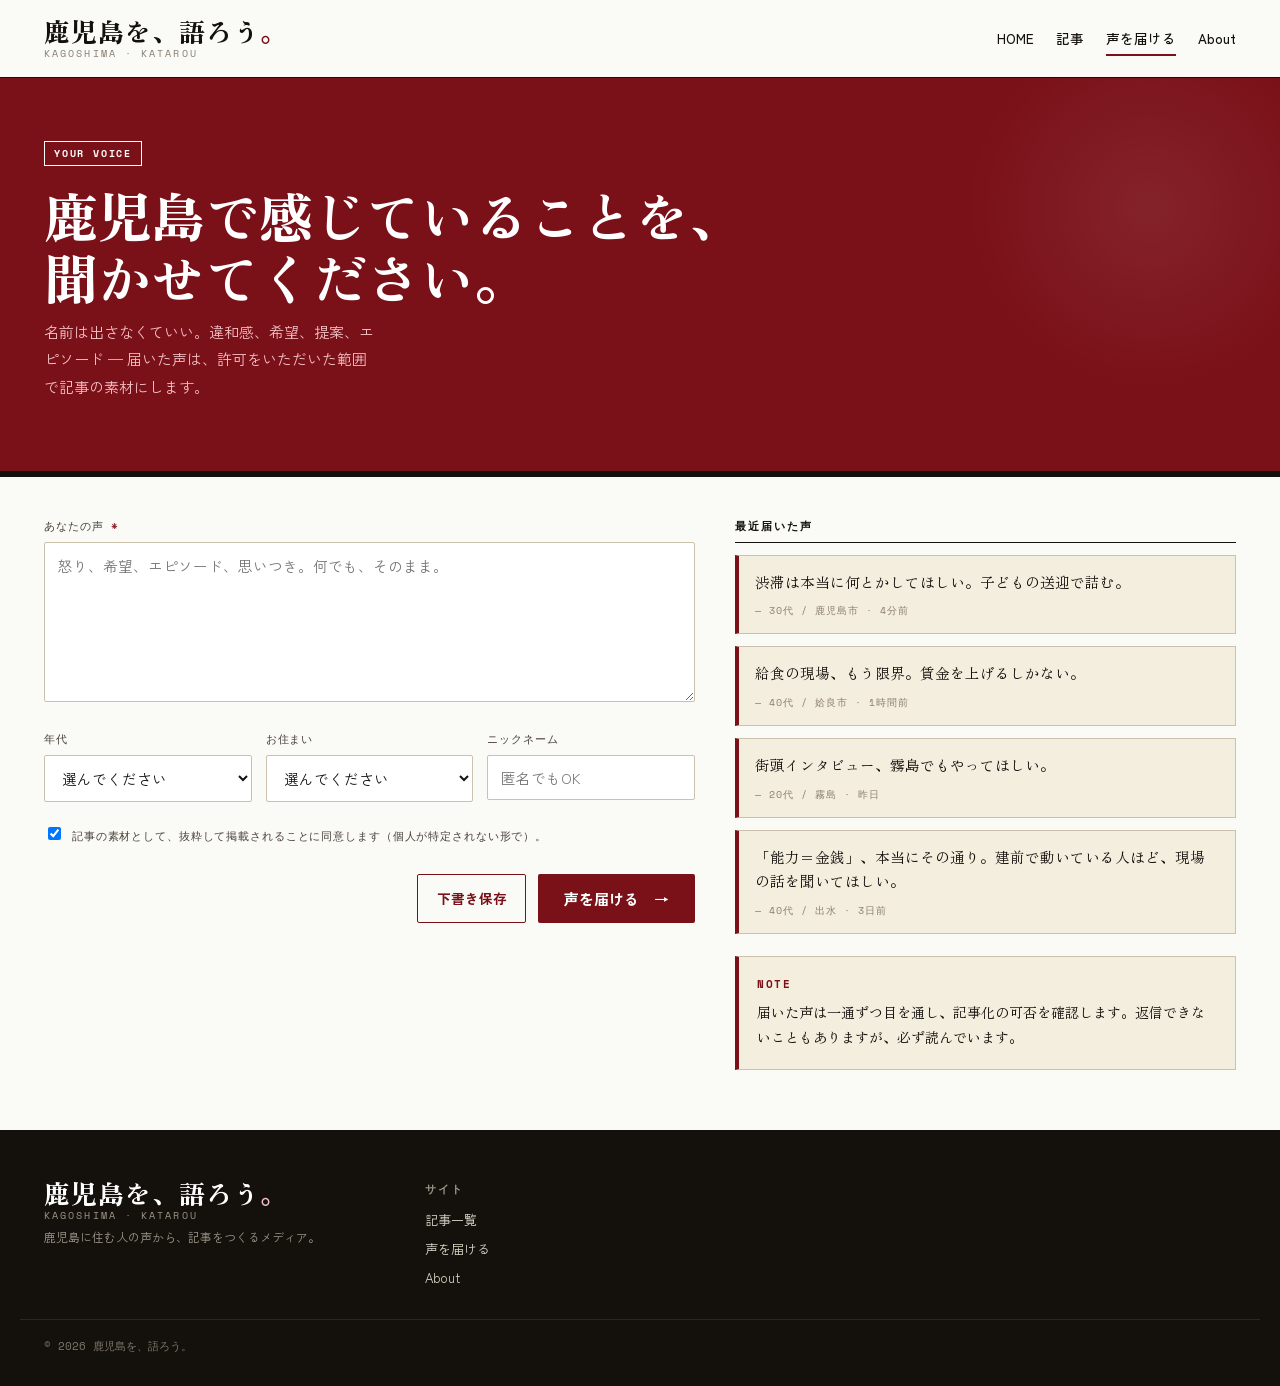
==== submit.html @ 463f1faf "5/22" ====
<!DOCTYPE html>
<html lang="ja">
<head>
<meta charset="utf-8">
<meta name="viewport" content="width=device-width,initial-scale=1">
<title>声を届ける — 鹿児島を、語ろう。</title>
<link rel="preconnect" href="https://fonts.googleapis.com">
<link rel="preconnect" href="https://fonts.gstatic.com" crossorigin>
<link href="https://fonts.googleapis.com/css2?family=Zen+Kaku+Gothic+New:wght@400;500;700;900&family=Zen+Old+Mincho:wght@400;500;700;900&family=Space+Mono:wght@400;700&display=swap" rel="stylesheet">
<link rel="stylesheet" href="styles.css">
<script src="scripts.js" defer></script>
</head>
<body data-screen-label="04 投稿">

<header class="siteh">
  <div class="wrap">
    <a class="brand" href="index.html">鹿児島を、語ろう<span class="dot">。</span><small>KAGOSHIMA · KATAROU</small></a>
    <ul class="nav">
      <li><a href="index.html">HOME</a></li>
      <li><a href="articles.html">記事</a></li>
      <li><a href="submit.html" aria-current="page">声を届ける</a></li>
      <li><a href="index.html#about">About</a></li>
    </ul>
  </div>
</header>

<section class="submit-hero">
  <div class="wrap">
    <span class="stamp">Your Voice</span>
    <h1>鹿児島で感じていることを、<br>聞かせてください。</h1>
    <p>名前は出さなくていい。違和感、希望、提案、エピソード — 届いた声は、許可をいただいた範囲で記事の素材にします。</p>
  </div>
</section>

<main class="wrap">
  <div class="submit-grid">
    <form class="submit-form">
      <div class="field">
        <label>あなたの声 <span class="req">*</span></label>
        <textarea placeholder="怒り、希望、エピソード、思いつき。何でも、そのまま。"></textarea>
      </div>

      <div class="row">
        <div class="field">
          <label>年代</label>
          <select>
            <option>選んでください</option>
            <option>10代</option><option>20代</option><option>30代</option>
            <option>40代</option><option>50代</option><option>60代以上</option>
          </select>
        </div>
        <div class="field">
          <label>お住まい</label>
          <select>
            <option>選んでください</option>
            <option>鹿児島市</option><option>姶良市</option><option>霧島市</option>
            <option>鹿屋市</option><option>出水市</option><option>その他県内</option>
            <option>県外</option>
          </select>
        </div>
        <div class="field">
          <label>ニックネーム</label>
          <input type="text" placeholder="匿名でもOK">
        </div>
      </div>

      <div class="field">
        <label class="checkbox">
          <input type="checkbox" checked>
          <span>記事の素材として、抜粋して掲載されることに同意します（個人が特定されない形で）。</span>
        </label>
      </div>

      <div class="actions">
        <button type="button" class="btn ghost">下書き保存</button>
        <button type="submit" class="btn lg">声を届ける　→</button>
      </div>
    </form>

    <aside class="submit-side">
      <h4>最近届いた声</h4>
      <div class="recent">
        <div class="voice">渋滞は本当に何とかしてほしい。子どもの送迎で詰む。<span class="who">— 30代 / 鹿児島市 · 4分前</span></div>
        <div class="voice">給食の現場、もう限界。賃金を上げるしかない。<span class="who">— 40代 / 姶良市 · 1時間前</span></div>
        <div class="voice">街頭インタビュー、霧島でもやってほしい。<span class="who">— 20代 / 霧島 · 昨日</span></div>
        <div class="voice">「能力＝金銭」、本当にその通り。建前で動いている人ほど、現場の話を聞いてほしい。<span class="who">— 40代 / 出水 · 3日前</span></div>
      </div>

      <div class="editor-note">
        <div class="lbl">NOTE</div>
        <p>
          届いた声は一通ずつ目を通し、記事化の可否を確認します。返信できないこともありますが、必ず読んでいます。
        </p>
      </div>
    </aside>
  </div>
</main>

<footer class="foot">
  <div class="wrap">
    <div>
      <div class="brand">鹿児島を、語ろう<span class="dot">。</span><small>KAGOSHIMA · KATAROU</small></div>
      <p>鹿児島に住む人の声から、記事をつくるメディア。</p>
    </div>
    <div><h5>サイト</h5><ul><li><a href="articles.html">記事一覧</a></li><li><a href="submit.html">声を届ける</a></li><li><a href="index.html#about">About</a></li></ul></div>
  </div>
  <div class="wrap copy"><div>© 2026 鹿児島を、語ろう。</div></div>
</footer>

</body>
</html>
---- styles.css ----
/* ─────────────────────────────────────────────
   鹿児島を、語ろう。 — shared stylesheet
   B案グリッド・新聞をベースにした hi-fi blog
   ───────────────────────────────────────────── */

:root{
  --bg:#fafaf7;
  --bg-2:#f4eedf;
  --bg-3:#ebe3d0;
  --ink:#14110d;
  --ink-2:#4a4038;
  --mute:#8a7f72;
  --line:#e6dfd0;
  --line-2:#cbc1ad;
  --red:#7a1018;
  --red-deep:#5a0a12;
  --red-pale:#f3dadd;
  --blue:#2a5fd0;
  --blue-deep:#0f2d6b;
  --mincho:'Zen Old Mincho',serif;
  --gothic:'Zen Kaku Gothic New','Hiragino Kaku Gothic ProN',sans-serif;
  --mono:'Space Mono',monospace;
}

*{box-sizing:border-box;}
html,body{margin:0;padding:0;}
body{
  background:var(--bg);
  color:var(--ink);
  font-family:var(--gothic);
  font-size:15px;
  line-height:1.7;
  -webkit-font-smoothing:antialiased;
}
a{color:inherit;text-decoration:none;}
img{max-width:100%;display:block;}
.wrap{max-width:1240px;margin:0 auto;padding:0 24px;}

/* ───────── topbar / siteh ───────── */
.topbar{
  background:var(--ink);color:#fff;
  font-family:var(--mono);font-size:11px;letter-spacing:.08em;
  padding:7px 0;
}
.topbar .wrap{display:flex;justify-content:space-between;gap:18px;flex-wrap:wrap;}
.topbar .live{
  background:var(--red);color:#fff;padding:2px 8px;font-weight:700;
  letter-spacing:.18em;margin-right:10px;
}

.siteh{
  border-bottom:1.5px solid var(--ink);
  background:var(--bg);
  position:sticky;top:0;z-index:10;
}
.siteh .wrap{
  display:flex;align-items:center;justify-content:space-between;
  padding-top:18px;padding-bottom:18px;gap:24px;
}
.brand{
  font-family:var(--mincho);font-weight:900;font-size:26px;
  letter-spacing:.04em;line-height:1;white-space:nowrap;flex-shrink:0;
}
.brand .dot{color:var(--red);}
.brand small{
  display:block;font-family:var(--mono);font-size:9.5px;
  font-weight:400;letter-spacing:.22em;color:var(--mute);
  margin-top:5px;
}
.nav{
  list-style:none;display:flex;gap:22px;margin:0;padding:0;
  font-size:13.5px;font-weight:500;
}
.nav a{padding:6px 0;border-bottom:2px solid transparent;}
.nav a:hover,.nav a[aria-current]{border-bottom-color:var(--red);}
.nav .cta a{
  background:var(--red);color:#fff;padding:8px 16px;border-radius:2px;
  font-weight:700;border:none;
}
.nav .cta a:hover{background:var(--red-deep);}

/* ───────── ticker (B-bar) ───────── */
.ticker{
  background:var(--bg-2);
  border-bottom:1px solid var(--line-2);
  font-family:var(--mono);font-size:11px;color:var(--ink-2);
  padding:9px 0;
  overflow:hidden;
}
.ticker .wrap{display:flex;align-items:center;gap:14px;flex-wrap:wrap;}
.ticker .badge{
  background:var(--red);color:#fff;padding:2px 8px;
  font-weight:700;letter-spacing:.18em;
}
.ticker .date{color:var(--mute);}
.ticker .head{color:var(--ink);font-weight:600;font-family:var(--gothic);}
.ticker .more{margin-left:auto;color:var(--blue-deep);font-weight:600;}

/* ───────── chips / tags ───────── */
.chip{
  display:inline-block;font-family:var(--mono);font-size:10.5px;
  letter-spacing:.06em;
  border:1px solid var(--line-2);padding:3px 10px;border-radius:99px;
  color:var(--ink-2);background:var(--bg);
  text-transform:none;
}
.chip.solid{background:var(--ink);color:#fff;border-color:var(--ink);}
.chip.red{color:var(--red);border-color:var(--red);}
.chip.red.solid{background:var(--red);color:#fff;border-color:var(--red);}
.chip.blue{color:var(--blue-deep);border-color:var(--blue);}

.stamp{
  display:inline-block;font-family:var(--mono);font-size:10px;
  color:var(--red);border:1.5px solid var(--red);
  padding:3px 9px;letter-spacing:.18em;text-transform:uppercase;
  font-weight:700;
}
.stamp.dark{color:var(--ink);border-color:var(--ink);}

/* ───────── buttons ───────── */
.btn{
  display:inline-flex;align-items:center;gap:8px;
  font-family:var(--gothic);font-size:13.5px;font-weight:700;
  background:var(--red);color:#fff;
  padding:11px 20px;border-radius:2px;
  border:none;cursor:pointer;
  transition:background .15s,transform .15s;
}
.btn:hover{background:var(--red-deep);}
.btn.ghost{
  background:transparent;color:var(--red);
  border:1.5px solid var(--red);
  padding:9.5px 18.5px;
}
.btn.ghost:hover{background:var(--red);color:#fff;}
.btn.ink{background:var(--ink);}
.btn.ink:hover{background:#000;}
.btn.lg{font-size:15px;padding:14px 26px;}
.btn .arrow{font-family:var(--mono);font-weight:400;}

/* ───────── image placeholders (hi-fi tinted) ───────── */
.img{
  background:
    linear-gradient(135deg,rgba(0,0,0,.04),rgba(0,0,0,.12)),
    var(--bg-3);
  position:relative;overflow:hidden;
}
.img::after{
  content:attr(data-cap);
  position:absolute;left:10px;bottom:10px;
  font-family:var(--mono);font-size:9.5px;letter-spacing:.12em;
  color:rgba(255,255,255,.85);
  background:rgba(20,17,13,.55);padding:2px 6px;
}
.img.dark{background:
    linear-gradient(135deg,rgba(0,0,0,.3),rgba(0,0,0,.55)),
    var(--ink);}
.img.warm{background:
    linear-gradient(135deg,rgba(122,16,24,.15),rgba(122,16,24,.45)),
    #c98c5c;}
.img.cool{background:
    linear-gradient(135deg,rgba(15,45,107,.15),rgba(15,45,107,.45)),
    #6f8ab0;}
.img.green{background:
    linear-gradient(135deg,rgba(20,40,30,.15),rgba(20,40,30,.45)),
    #7d9a76;}
.img.sand{background:
    linear-gradient(135deg,rgba(80,60,30,.15),rgba(80,60,30,.45)),
    #c4a878;}

/* 実画像（.img の代わりに .media + img を使う） */
.media{
  position:relative;overflow:hidden;margin:0;
  background:var(--bg-3);
}
.media img{
  display:block;width:100%;height:100%;
  object-fit:cover;
}
.media figcaption{
  position:absolute;left:10px;bottom:10px;
  font-family:var(--mono);font-size:9.5px;letter-spacing:.12em;
  color:rgba(255,255,255,.85);
  background:rgba(20,17,13,.55);padding:2px 6px;
  margin:0;
}
.media-lead,.article-lead .media{aspect-ratio:16/9;}
.media-card,.card .media{aspect-ratio:4/3;}
.media-row,.list-row .media{aspect-ratio:16/10;border:1px solid var(--line);}
.hero .lead .media.hero-img{aspect-ratio:16/9;}
aside.side-rail .related .card .media{aspect-ratio:16/10;}
.article-body .media{aspect-ratio:16/9;margin:1.4em 0;}
.article-body .media figcaption{position:static;display:block;margin-top:8px;
  background:transparent;color:var(--mute);padding:0;font-size:12px;}

.img:has(> img){background:none;}
.img:has(> img)::after{display:none;}
.img > img{width:100%;height:100%;object-fit:cover;display:block;}

/* ───────── card pattern ───────── */
.card{display:flex;flex-direction:column;gap:9px;}
.card .img{aspect-ratio:4/3;}
.card .meta{
  font-family:var(--mono);font-size:10.5px;letter-spacing:.08em;
  color:var(--mute);display:flex;gap:10px;align-items:center;
}
.card .meta .cat{color:var(--red);font-weight:700;}
.card .ttl{
  font-family:var(--mincho);font-weight:700;font-size:17px;
  line-height:1.45;color:var(--ink);margin:0;
}
.card.lg .ttl{font-size:22px;}
.card.xl .ttl{font-size:30px;line-height:1.3;}
.card .lede{
  font-size:13px;line-height:1.7;color:var(--ink-2);
  margin:0;
}
.card a:hover .ttl{color:var(--red);}

/* ───────── voice card ───────── */
.voice{
  background:var(--bg-2);border:1px solid var(--line-2);
  border-left:4px solid var(--red);
  padding:14px 16px;
  font-family:var(--mincho);font-size:14.5px;line-height:1.7;
  color:var(--ink);
  position:relative;
}
.voice .who{
  font-family:var(--mono);font-size:10px;letter-spacing:.1em;
  color:var(--mute);margin-top:8px;display:block;
}
.voice.dark{
  background:var(--ink);color:#fff;border-color:var(--red);
  border-left-color:var(--red);
}
.voice.dark .who{color:#bcb1a3;}

/* ───────── footer ───────── */
.foot{
  background:var(--ink);color:#dcd6c8;
  margin-top:60px;
  padding:50px 0 30px;
  font-size:13px;
}
.foot .wrap{
  display:grid;grid-template-columns:1.4fr 1fr 1fr 1fr;gap:30px;
}
.foot .brand{color:#fff;}
.foot .brand .dot{color:#f3c0c4;}
.foot .brand small{color:#9d9486;}
.foot h5{
  font-family:var(--mono);font-size:11px;letter-spacing:.18em;
  color:#9d9486;margin:0 0 10px;font-weight:700;text-transform:uppercase;
}
.foot ul{list-style:none;margin:0;padding:0;display:flex;flex-direction:column;gap:7px;}
.foot a:hover{color:#fff;}
.foot p{margin:6px 0 0;color:#9d9486;font-size:12px;line-height:1.7;}
.foot .copy{
  border-top:1px solid #2c2620;
  margin-top:30px;padding-top:18px;
  font-family:var(--mono);font-size:10.5px;color:#7d7568;
  display:flex;justify-content:space-between;flex-wrap:wrap;gap:10px;
}

/* ───────── HOME: hero + grid ───────── */
.hero{
  display:grid;grid-template-columns:1.55fr 1fr;gap:18px;
  padding:30px 0 8px;
}
.hero .lead .img,.hero .lead .media{aspect-ratio:16/9;}
.hero .lead .ttl{
  font-family:var(--mincho);font-weight:900;font-size:38px;line-height:1.25;
  margin:14px 0 8px;
  letter-spacing:-.005em;
}
.hero .lead .ttl .accent{color:var(--red);}
.hero .lead .lede{
  font-size:15px;line-height:1.85;color:var(--ink-2);
  max-width:48ch;margin:0;
}
.hero .lead .meta{margin:10px 0 0;}
.hero .side{display:grid;grid-template-rows:1fr 1fr;gap:18px;}
.hero .side .img{aspect-ratio:16/9;}
.hero .side .card .ttl{font-size:18px;}

.hero-simple{
  grid-template-columns:1fr;
  gap:28px;
  padding-top:36px;
}
.hero-simple .hero-intro{
  max-width:52ch;
}
.hero-simple .hero-intro .lede{
  font-size:16px;line-height:1.85;color:var(--ink-2);
  margin:0 0 18px;
}
.wall-note{
  margin:14px 0 0;
  font-size:13px;color:var(--mute);
}
.about-simple .inner{
  grid-template-columns:1fr;
}
.about-simple .inner > .img{display:none;}

.grid-4{
  display:grid;grid-template-columns:repeat(4,1fr);gap:22px;
  padding:30px 0;
  border-top:1px solid var(--line);
}
.grid-3{
  display:grid;grid-template-columns:repeat(3,1fr);gap:24px;
  padding:30px 0;
  border-top:1px solid var(--line);
}

.section-h{
  display:flex;justify-content:space-between;align-items:end;
  border-bottom:2px solid var(--ink);
  padding-bottom:8px;margin:24px 0 22px;
}
.section-h h2{
  font-family:var(--mincho);font-weight:900;font-size:26px;
  margin:0;letter-spacing:.02em;
}
.section-h h2 .stripe{
  display:inline-block;width:28px;height:5px;background:var(--red);
  margin-right:10px;vertical-align:6px;
}
.section-h .more{
  font-family:var(--mono);font-size:11px;letter-spacing:.12em;
  color:var(--ink-2);font-weight:700;
}
.section-h .more:hover{color:var(--red);}

/* themes (3 pillars) */
.themes{
  display:grid;grid-template-columns:repeat(3,1fr);gap:18px;
  padding:30px 0;
}
.theme{
  background:var(--bg-2);border:1px solid var(--line-2);
  padding:22px 22px 20px;
  display:flex;flex-direction:column;gap:8px;
  transition:transform .15s,border-color .15s;
  position:relative;
}
.theme:hover{border-color:var(--red);transform:translateY(-2px);}
.theme .num{
  font-family:var(--mincho);font-weight:900;font-size:46px;
  color:var(--red);line-height:1;letter-spacing:-.02em;
}
.theme h3{
  font-family:var(--mincho);font-weight:700;font-size:21px;margin:0;
}
.theme p{font-size:13px;line-height:1.7;color:var(--ink-2);margin:0;}
.theme .count{
  font-family:var(--mono);font-size:10px;color:var(--mute);
  letter-spacing:.12em;margin-top:6px;
}

/* voices wall */
.wall{display:grid;grid-template-columns:repeat(4,1fr);gap:14px;padding:6px 0 30px;}

/* event banner */
.event{
  background:var(--ink);color:#fff;
  padding:30px;margin:24px 0;
  display:grid;grid-template-columns:auto 1fr auto;gap:24px;
  align-items:center;border-left:6px solid var(--red);
}
.event .when{
  font-family:var(--mincho);font-weight:900;font-size:24px;line-height:1.2;
}
.event .when small{
  display:block;font-family:var(--mono);font-size:10.5px;font-weight:400;
  color:#bcb1a3;letter-spacing:.18em;margin-bottom:4px;
}
.event h3{
  font-family:var(--mincho);font-weight:700;font-size:20px;margin:0;color:#fff;
}
.event p{margin:4px 0 0;font-size:13px;color:#bcb1a3;}

/* ───────── ARTICLES list page ───────── */
.list-head{
  padding:30px 0 24px;
  border-bottom:2px solid var(--ink);
}
.list-head h1{
  font-family:var(--mincho);font-weight:900;font-size:42px;margin:8px 0 0;
  letter-spacing:-.005em;
}
.list-head .row{
  display:flex;justify-content:space-between;align-items:end;gap:20px;flex-wrap:wrap;
}
.filters{
  display:flex;gap:8px;flex-wrap:wrap;padding:22px 0 6px;
  border-bottom:1px solid var(--line);margin-bottom:20px;
}
.filters .group{
  display:flex;gap:6px;font-family:var(--mono);font-size:11px;
  align-items:center;color:var(--mute);
}

.list-row{
  display:grid;grid-template-columns:90px 220px 1fr auto;
  gap:24px;align-items:center;
  padding:22px 0;border-bottom:1px solid var(--line);
}
.list-row .num{
  font-family:var(--mincho);font-weight:900;font-size:42px;line-height:1;
  color:var(--red);text-align:right;letter-spacing:-.04em;
}
.list-row .num small{
  display:block;font-family:var(--mono);font-size:9px;font-weight:400;
  color:var(--mute);letter-spacing:.15em;margin-top:4px;
}
.list-row .img,.list-row .media{aspect-ratio:16/10;border:1px solid var(--line);}
.list-row .body h3{
  font-family:var(--mincho);font-weight:700;font-size:22px;
  margin:6px 0 6px;line-height:1.4;
}
.list-row .body p{font-size:13.5px;line-height:1.7;color:var(--ink-2);margin:0;}
.list-row .body .meta{
  font-family:var(--mono);font-size:10.5px;color:var(--mute);
  letter-spacing:.08em;display:flex;gap:10px;align-items:center;
}
.list-row .body .meta .cat{color:var(--red);font-weight:700;}
.list-row a:hover h3{color:var(--red);}

.pager{
  display:flex;justify-content:center;gap:6px;padding:30px 0 10px;
  font-family:var(--mono);font-size:12px;
}

/* ───────── ARTICLE detail ───────── */
.article-grid{
  display:grid;grid-template-columns:1fr 320px;gap:50px;
  padding:30px 0 0;
}
@media(max-width:980px){.article-grid{grid-template-columns:1fr;}}
.article-head .breadcrumb{
  font-family:var(--mono);font-size:10.5px;color:var(--mute);
  letter-spacing:.08em;margin-bottom:14px;
}
.article-head .tag-row{display:flex;gap:8px;align-items:center;flex-wrap:wrap;margin-bottom:14px;}
.article-head h1{
  font-family:var(--mincho);font-weight:900;font-size:48px;
  margin:0 0 14px;line-height:1.2;letter-spacing:-.01em;
}
.article-head h1 .accent{color:var(--red);}
.article-head .byline{
  font-size:13.5px;color:var(--ink-2);margin-bottom:18px;
}
.article-head .byline b{color:var(--ink);}
.article-lead.media,.article-lead .img,.article-lead .media{aspect-ratio:16/9;margin:0 0 24px;}
.article-body{
  font-family:var(--mincho);font-size:17px;line-height:2.05;color:#1d1812;
}
.article-body p{margin:0 0 1.4em;}
.article-body h2{
  font-family:var(--mincho);font-weight:900;font-size:26px;
  margin:1.8em 0 .8em;letter-spacing:-.005em;
  border-left:5px solid var(--red);padding-left:14px;
}
.article-body blockquote{
  font-family:var(--mincho);font-weight:700;font-size:22px;line-height:1.6;
  color:var(--red-deep);
  margin:1.4em 0;padding:6px 0 6px 22px;
  border-left:4px solid var(--red);
}
.article-body blockquote .who{
  display:block;margin-top:10px;
  font-family:var(--mono);font-size:11px;font-weight:400;
  color:var(--mute);letter-spacing:.06em;
}
.article-body figure{margin:1.4em 0;}
.article-body figure .img{aspect-ratio:16/9;}
.article-body figcaption{
  font-family:var(--mono);font-size:11px;color:var(--mute);
  margin-top:8px;letter-spacing:.05em;line-height:1.6;
}
.article-body .pull{
  background:var(--bg-2);border:1px solid var(--line-2);
  padding:18px 22px;margin:1.4em 0;
  font-family:var(--gothic);font-size:14px;line-height:1.85;color:var(--ink-2);
}

.article-foot{
  border-top:2px solid var(--ink);margin-top:40px;padding:26px 0;
  display:flex;justify-content:space-between;align-items:center;flex-wrap:wrap;gap:14px;
}
.article-foot .reactions{font-family:var(--mono);font-size:12px;color:var(--ink-2);}
.article-foot .reactions span{margin-right:14px;}

aside.side-rail{display:flex;flex-direction:column;gap:30px;}
aside.side-rail h4{
  font-family:var(--mono);font-size:11px;letter-spacing:.18em;
  color:var(--ink);margin:0 0 12px;
  border-bottom:1.5px solid var(--ink);padding-bottom:6px;font-weight:700;
}
aside.side-rail .related{display:flex;flex-direction:column;gap:14px;}
aside.side-rail .related .card .img{aspect-ratio:16/10;}
aside.side-rail .related .card .ttl{font-size:15px;}

.comments{
  background:var(--bg-2);
  margin:30px 0 0;padding:30px 0;
  border-top:6px solid var(--red);
}
.comments h3{
  font-family:var(--mincho);font-weight:900;font-size:24px;margin:0 0 18px;
}
.comments .list{display:grid;grid-template-columns:repeat(2,1fr);gap:14px;}
.comments .submit-cta{margin-top:20px;display:flex;justify-content:flex-end;}

/* ───────── SUBMIT page ───────── */
.submit-hero{
  background:var(--red);color:#fff;
  padding:60px 0 70px;
  border-bottom:6px solid var(--ink);
  position:relative;overflow:hidden;
}
.submit-hero::before{
  content:"";position:absolute;
  right:-60px;top:-60px;
  width:380px;height:380px;border-radius:50%;
  background:radial-gradient(circle,rgba(255,255,255,.08),transparent 70%);
}
.submit-hero .stamp{border-color:#fff;color:#fff;}
.submit-hero h1{
  font-family:var(--mincho);font-weight:900;font-size:54px;line-height:1.15;
  margin:18px 0 10px;letter-spacing:-.005em;
}
.submit-hero p{font-size:15px;line-height:1.85;color:#f3c0c4;max-width:42ch;margin:0;}

.submit-grid{
  display:grid;grid-template-columns:1.3fr 1fr;gap:40px;
  padding:40px 0 0;
}
@media(max-width:980px){.submit-grid{grid-template-columns:1fr;}}
.submit-form{display:flex;flex-direction:column;gap:22px;}
.submit-form .field label{
  display:block;font-family:var(--mono);font-size:11px;
  color:var(--ink-2);letter-spacing:.08em;margin-bottom:6px;
}
.submit-form .field label .req{color:var(--red);}
.submit-form .chips{display:flex;flex-wrap:wrap;gap:6px;}
.submit-form .chip{cursor:pointer;}
.submit-form input[type=text],
.submit-form select,
.submit-form textarea{
  width:100%;font-family:var(--gothic);font-size:14.5px;
  padding:11px 13px;background:#fff;color:var(--ink);
  border:1.5px solid var(--line-2);border-radius:2px;
  transition:border-color .15s;
}
.submit-form input[type=text]:focus,
.submit-form select:focus,
.submit-form textarea:focus{
  outline:none;border-color:var(--red);
}
.submit-form textarea{min-height:160px;resize:vertical;line-height:1.7;}
.submit-form .row{display:grid;grid-template-columns:1fr 1fr 1fr;gap:14px;}
.submit-form .checkbox{
  display:flex;gap:8px;align-items:flex-start;font-size:13px;color:var(--ink-2);
  font-family:var(--gothic);cursor:pointer;
}
.submit-form .actions{display:flex;justify-content:flex-end;gap:12px;}

.submit-side{}
.submit-side h4{
  font-family:var(--mono);font-size:11px;letter-spacing:.18em;
  color:var(--ink);margin:0 0 12px;font-weight:700;
  border-bottom:1.5px solid var(--ink);padding-bottom:6px;
}
.submit-side .recent{display:flex;flex-direction:column;gap:12px;}

/* ───────── utilities (extracted from inline styles) ───────── */
.list-head .row .meta-right{font-family:var(--mono);font-size:11.5px;color:var(--ink-2);text-align:right;line-height:1.7;}
.list-head .row .meta-right .dim{color:var(--mute);}
.pager .ellipsis{border:none;color:var(--mute);}
.grid-4.flush, .grid-3.flush{border-top:none;padding-top:0;}
.hero .lead .img.hero-img,.hero .lead .media.hero-img{aspect-ratio:16/9;}
.hero .lead .meta.tight{margin:14px 0 4px;}

/* article-detail extras */
.article-head .breadcrumb .current{color:var(--ink-2);}
.comments-bleed{margin-left:-24px;margin-right:-24px;padding-left:0;padding-right:0;}
.comments-head{display:flex;justify-content:space-between;align-items:end;margin-bottom:18px;flex-wrap:wrap;gap:14px;}
.comments-head h3 .stripe{display:inline-block;width:28px;height:5px;background:var(--red);margin-right:10px;vertical-align:6px;}
.share-row{display:flex;gap:8px;flex-wrap:wrap;}
.newsletter{background:var(--ink);color:#fff;padding:22px;border-left:4px solid var(--red);}
.newsletter .lbl{font-family:var(--mono);font-size:10.5px;letter-spacing:.18em;color:#f3c0c4;font-weight:700;margin-bottom:8px;}
.newsletter h4{font-family:var(--mincho);font-size:20px;color:#fff;border:none;margin:0 0 8px;padding:0;font-weight:700;letter-spacing:0;}
.newsletter p{font-size:13px;color:#bcb1a3;line-height:1.7;margin:0 0 12px;}
.newsletter .form{display:flex;gap:6px;}
.newsletter .form input{flex:1;background:#fff;padding:9px 11px;border:none;font-family:var(--gothic);font-size:13px;}

/* home: about editor section */
.about-section{background:var(--bg-2);margin:30px -24px 0;padding:50px 24px;}
.about-section .inner{display:grid;grid-template-columns:1fr 1.6fr;gap:40px;align-items:center;max-width:1100px;margin:0 auto;}
.about-section .img{aspect-ratio:4/5;}
.about-section h2{font-family:var(--mincho);font-weight:900;font-size:36px;margin:14px 0 10px;line-height:1.25;}
.about-section p{font-size:15px;line-height:1.95;color:var(--ink-2);margin:0 0 16px;max-width:50ch;}
.about-section .actions{display:flex;gap:10px;flex-wrap:wrap;}
@media(max-width:780px){.about-section .inner{grid-template-columns:1fr;}}

/* submit page: editor note callout */
.editor-note{background:var(--bg-2);border:1px solid var(--line-2);padding:18px;margin-top:22px;border-left:4px solid var(--red);}
.editor-note .lbl{font-family:var(--mono);font-size:11px;letter-spacing:.15em;color:var(--red);font-weight:700;margin-bottom:6px;}
.editor-note p{font-family:var(--mincho);font-size:14px;line-height:1.85;margin:0;color:var(--ink);}

/* ───────── responsive ───────── */
@media(max-width:1100px){
  .hero{grid-template-columns:1fr;}
  .hero .side{grid-template-columns:repeat(2,1fr);grid-template-rows:auto;}
  .grid-4{grid-template-columns:repeat(3,1fr);}
  .wall{grid-template-columns:repeat(2,1fr);}
  .siteh .nav{font-size:13px;gap:14px;}
  .siteh .brand small{display:none;}
}
@media(max-width:780px){
  .hero{grid-template-columns:1fr;}
  .hero .side{grid-template-columns:1fr;}
  .hero .lead .ttl{font-size:30px;}
  .grid-4{grid-template-columns:repeat(2,1fr);}
  .grid-3{grid-template-columns:repeat(2,1fr);}
  .themes{grid-template-columns:1fr;}
  .wall{grid-template-columns:1fr;}
  .nav{display:none;}
  .siteh .wrap{justify-content:center;}
  .list-row{grid-template-columns:60px 1fr;}
  .list-row .media{display:none;}
  .list-row .actions{display:none;}
  .article-head h1{font-size:32px;}
  .submit-hero h1{font-size:36px;}
  .foot .wrap{grid-template-columns:1fr 1fr;}
  .comments .list{grid-template-columns:1fr;}
}
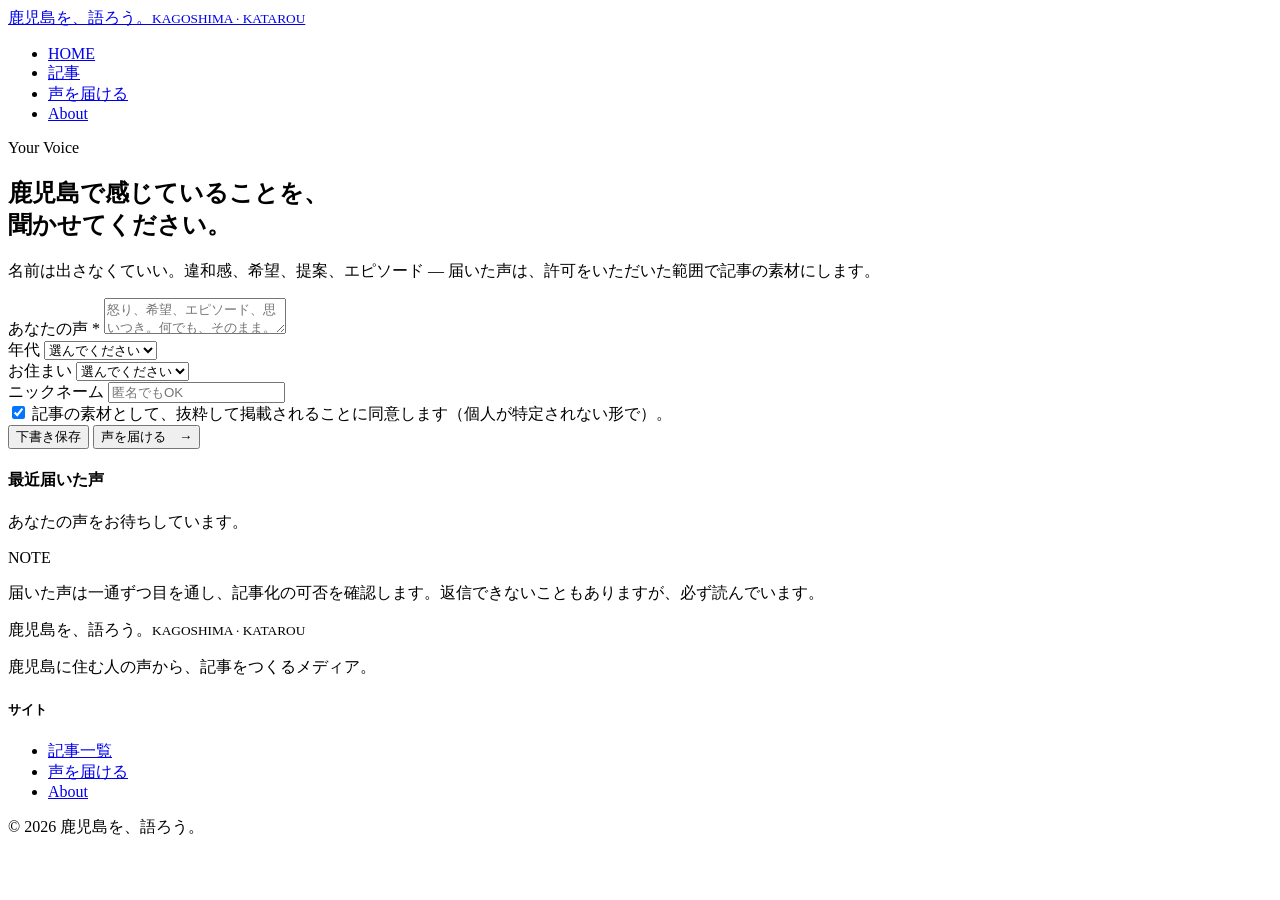
==== commit 76957047: "716 index 修正"" ====
--- a/submit.html
+++ b/submit.html
@@ -80,10 +80,7 @@
     <aside class="submit-side">
       <h4>最近届いた声</h4>
       <div class="recent">
-        <div class="voice">渋滞は本当に何とかしてほしい。子どもの送迎で詰む。<span class="who">— 30代 / 鹿児島市 · 4分前</span></div>
-        <div class="voice">給食の現場、もう限界。賃金を上げるしかない。<span class="who">— 40代 / 姶良市 · 1時間前</span></div>
-        <div class="voice">街頭インタビュー、霧島でもやってほしい。<span class="who">— 20代 / 霧島 · 昨日</span></div>
-        <div class="voice">「能力＝金銭」、本当にその通り。建前で動いている人ほど、現場の話を聞いてほしい。<span class="who">— 40代 / 出水 · 3日前</span></div>
+        <p class="no-voices">あなたの声をお待ちしています。</p>
       </div>
 
       <div class="editor-note">
